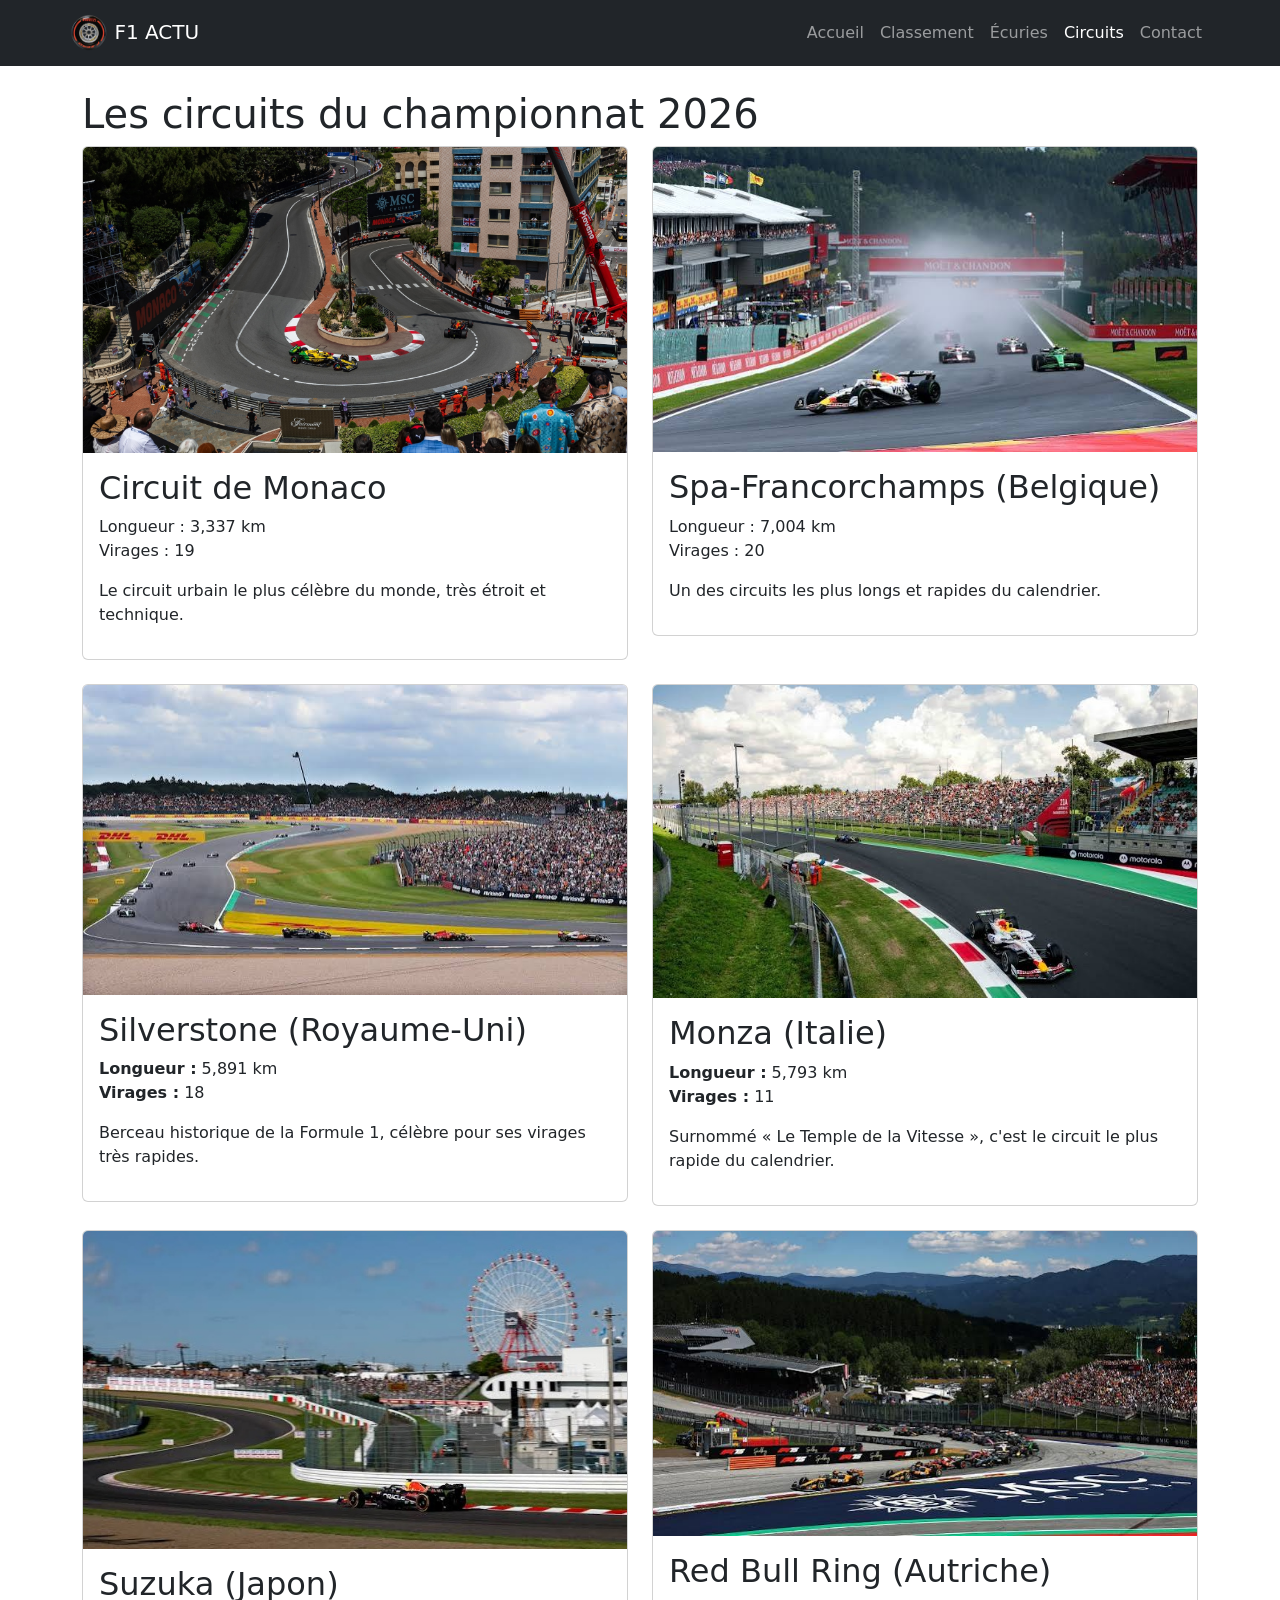
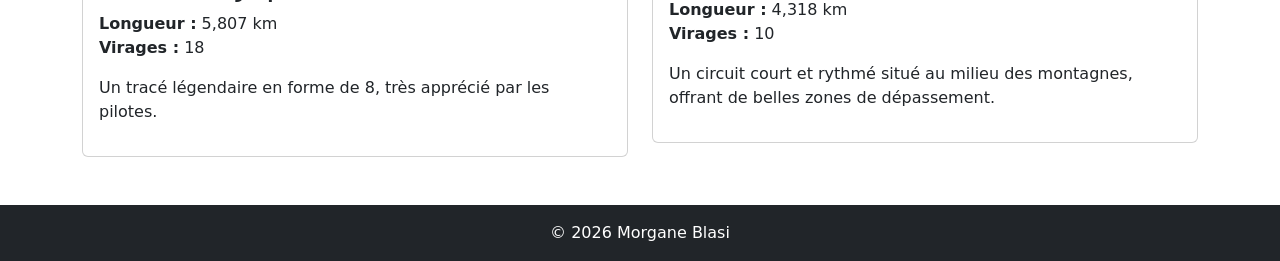
==== circuit.html @ c290fbb4 "Add files via upload" ====
<!DOCTYPE html>
<html lang="fr">

<head>
    <meta charset="UTF-8">
    <meta name="viewport" content="width=device-width, initial-scale=1.0">

    <title>Circuits | F1 Actu</title>
    <meta name="description"
        content="Explorez les circuits de Formule 1 : caractéristiques, tracés, nombre de virages et informations sur chaque Grand Prix.">
    <meta name="robots" content="index, follow">

    <link href="bootstrap/css/bootstrap.min.css" rel="stylesheet">
    <link href="css/style.css" rel="stylesheet">
</head>

<body>
     <header class="bg-dark">
      <nav class="navbar navbar-expand-lg navbar-dark container">
         <a class="navbar-brand" href="index.html">
            <img src="img/favicon.png" alt="Logo F1 Actu" height="40"> F1 ACTU</a>
            <button class="navbar-toggler" type="button" data-bs-toggle="collapse" data-bs-target="#menu">
                <span class="navbar-toggler-icon"></span>
            </button>
            <div class="collapse navbar-collapse" id="menu">
                <ul class="navbar-nav ms-auto">
                    <li class="nav-item">
                        <a class="nav-link" href="index.html">Accueil</a>
                    </li>
                    <li class="nav-item">
                        <a class="nav-link" href="classement.html">Classement</a>
                    </li>
                    <li class="nav-item">
                        <a class="nav-link" href="ecuries.html">Écuries</a>
                    </li>
                    <li class="nav-item">
                        <a class="nav-link active" href="circuit.html">Circuits</a>
                    </li>
                    <li class="nav-item">
                        <a class="nav-link " href="contact.html">Contact</a>
                    </li>
                </ul>
            </div>
        </nav>
    </header>

    <main class="container my-4">

        <h1>Les circuits du championnat 2026</h1>

        <div class="row">

            <div class="col-md-6 mb-4">
                <div class="card">
                    <img src="img/monaco.jpg" class="card-img-top" alt="Circuit de Monaco">
                    <div class="card-body">
                        <h2>Circuit de Monaco</h2>
                        <p>Longueur : 3,337 km<br>Virages : 19</p>
                        <p>Le circuit urbain le plus célèbre du monde, très étroit et technique.</p>
                    </div>
                </div>
            </div>

            <div class="col-md-6 mb-4">
                <div class="card">
                    <img src="img/spa.jpg" class="card-img-top" alt="Circuit de Spa-Francorchamps">
                    <div class="card-body">
                        <h2>Spa-Francorchamps (Belgique)</h2>
                        <p>Longueur : 7,004 km<br>Virages : 20</p>
                        <p>Un des circuits les plus longs et rapides du calendrier.
                        </p>
                    </div>
                </div>
            </div>
<div class="col-md-6 mb-4">
    <div class="card">
        <img src="img/silverstone.jpg" class="card-img-top" alt="Circuit de Silverstone, Grand Prix de Grande-Bretagne">
        <div class="card-body">
            <h2>Silverstone (Royaume-Uni)</h2>
            <p><strong>Longueur :</strong> 5,891 km<br><strong>Virages :</strong> 18</p>
            <p>Berceau historique de la Formule 1, célèbre pour ses virages très rapides.</p>
        </div>
    </div>
</div>

<div class="col-md-6 mb-4">
    <div class="card">
        <img src="img/monza.jpg" class="card-img-top" alt="Autodromo Nazionale di Monza, Grand Prix d'Italie">
        <div class="card-body">
            <h2>Monza (Italie)</h2>
            <p><strong>Longueur :</strong> 5,793 km<br><strong>Virages :</strong> 11</p>
            <p>Surnommé « Le Temple de la Vitesse », c'est le circuit le plus rapide du calendrier.</p>
        </div>
    </div>
</div>

<div class="col-md-6 mb-4">
    <div class="card">
        <img src="img/suzuka.jpg" class="card-img-top" alt="Circuit de Suzuka, Grand Prix du Japon">
        <div class="card-body">
            <h2>Suzuka (Japon)</h2>
            <p><strong>Longueur :</strong> 5,807 km<br><strong>Virages :</strong> 18</p>
            <p>Un tracé légendaire en forme de 8, très apprécié par les pilotes.</p>
        </div>
    </div>
</div>

<div class="col-md-6 mb-4">
    <div class="card">
        <img src="img/austria.jpg" class="card-img-top" alt="Red Bull Ring, Grand Prix d'Autriche">
        <div class="card-body">
            <h2>Red Bull Ring (Autriche)</h2>
            <p><strong>Longueur :</strong> 4,318 km<br><strong>Virages :</strong> 10</p>
            <p>Un circuit court et rythmé situé au milieu des montagnes, offrant de belles zones de dépassement.</p>
        </div>
    </div>
</div>








        </div>

    </main>

    <footer class="bg-dark text-white py-3">
        <div class="container text-center">
            <p class="mb-0">© 2026 Morgane Blasi</p>
        </div>
    </footer>

    <script src="https://cdn.jsdelivr.net/npm/bootstrap@5.3.3/dist/js/bootstrap.bundle.min.js"></script>
</body>

</html>
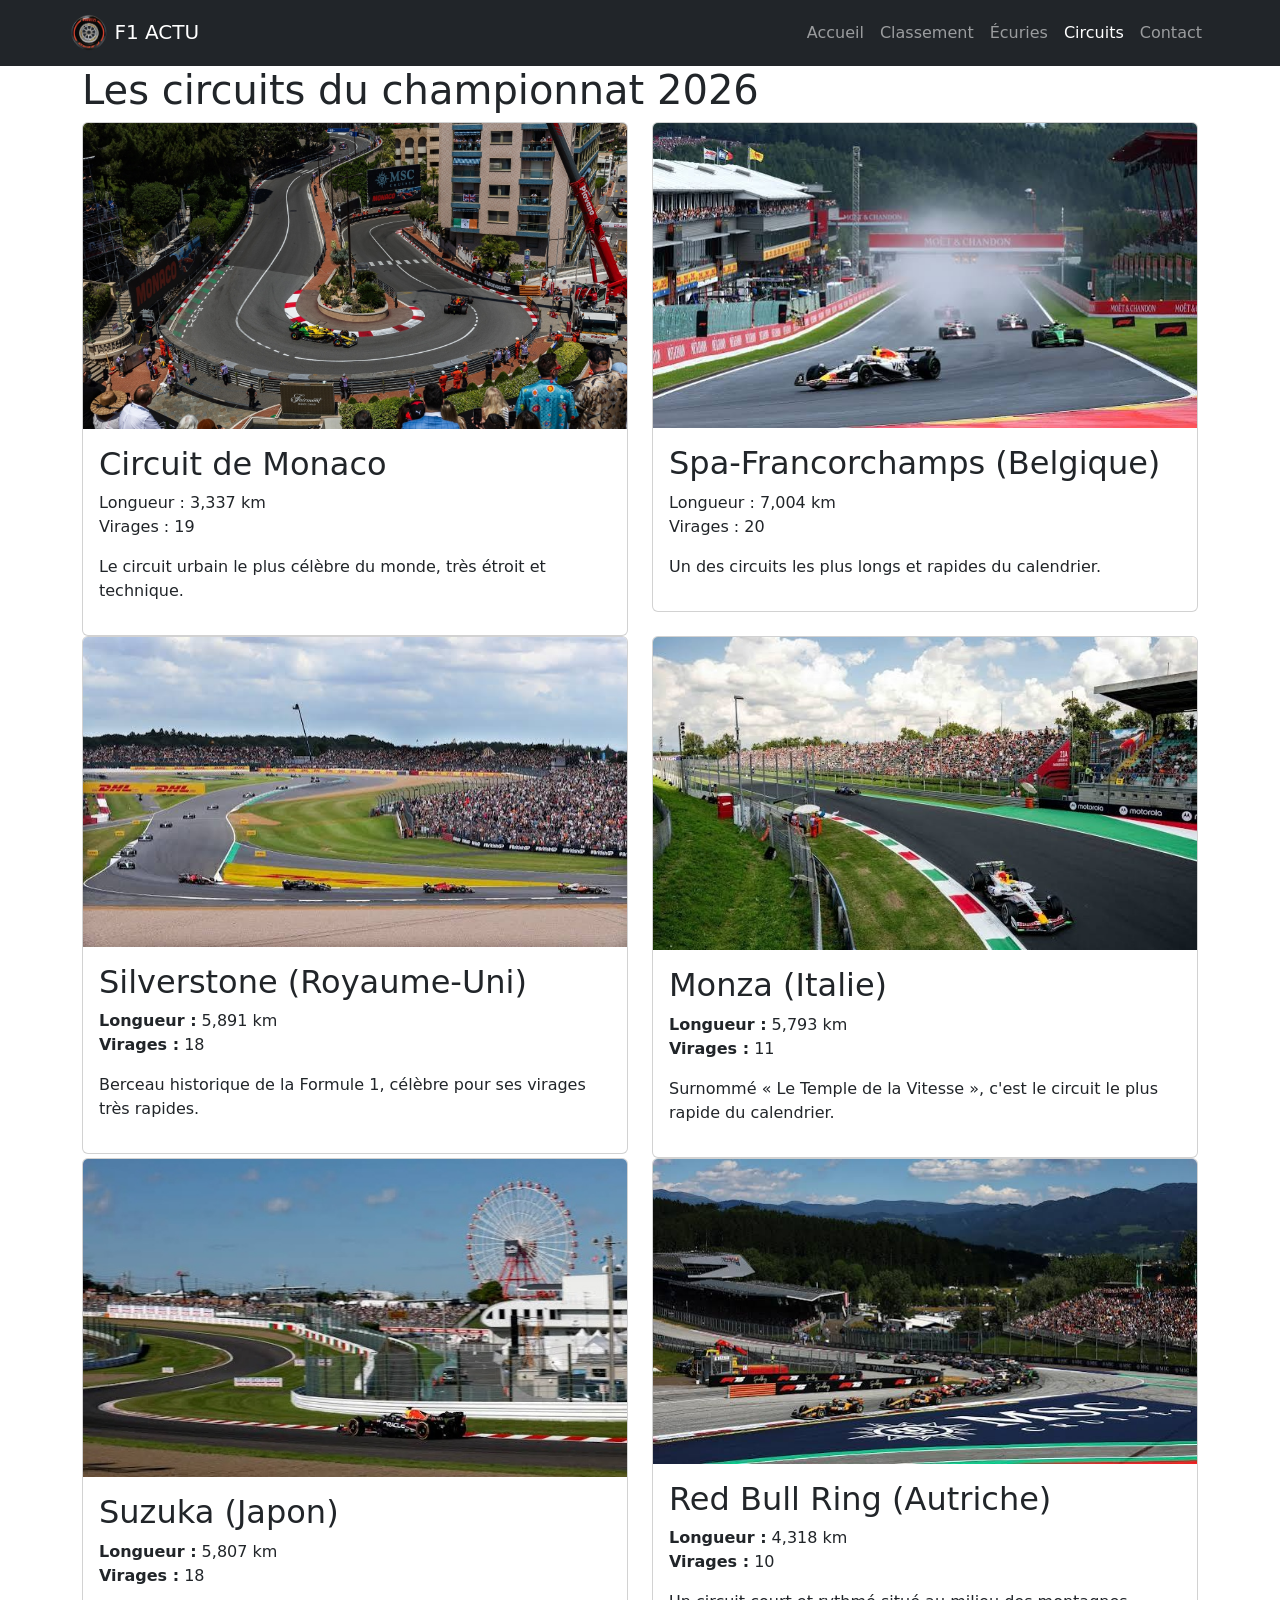
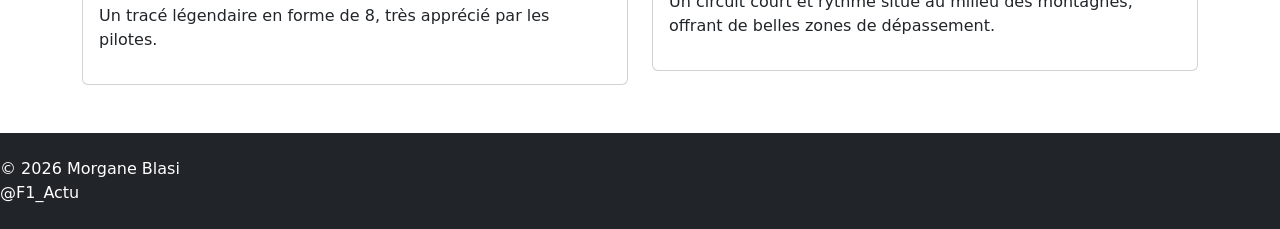
==== commit e422a9c7: "Add files via upload" ====
--- a/circuit.html
+++ b/circuit.html
@@ -15,10 +15,10 @@
 </head>
 
 <body>
-     <header class="bg-dark">
-      <nav class="navbar navbar-expand-lg navbar-dark container">
-         <a class="navbar-brand" href="index.html">
-            <img src="img/favicon.png" alt="Logo F1 Actu" height="40"> F1 ACTU</a>
+    <header class="bg-dark">
+        <nav class="navbar navbar-expand-lg navbar-dark container">
+            <a class="navbar-brand" href="index.html">
+                <img src="img/favicon.png" alt="Logo F1 Actu" height="40"> F1 ACTU</a>
             <button class="navbar-toggler" type="button" data-bs-toggle="collapse" data-bs-target="#menu">
                 <span class="navbar-toggler-icon"></span>
             </button>
@@ -44,13 +44,13 @@
         </nav>
     </header>
 
-    <main class="container my-4">
+    <main class="container">
 
         <h1>Les circuits du championnat 2026</h1>
 
         <div class="row">
 
-            <div class="col-md-6 mb-4">
+            <div class="col-md-6">
                 <div class="card">
                     <img src="img/monaco.jpg" class="card-img-top" alt="Circuit de Monaco">
                     <div class="card-body">
@@ -61,7 +61,7 @@
                 </div>
             </div>
 
-            <div class="col-md-6 mb-4">
+            <div class="col-md-6">
                 <div class="card">
                     <img src="img/spa.jpg" class="card-img-top" alt="Circuit de Spa-Francorchamps">
                     <div class="card-body">
@@ -72,66 +72,63 @@
                     </div>
                 </div>
             </div>
-<div class="col-md-6 mb-4">
-    <div class="card">
-        <img src="img/silverstone.jpg" class="card-img-top" alt="Circuit de Silverstone, Grand Prix de Grande-Bretagne">
-        <div class="card-body">
-            <h2>Silverstone (Royaume-Uni)</h2>
-            <p><strong>Longueur :</strong> 5,891 km<br><strong>Virages :</strong> 18</p>
-            <p>Berceau historique de la Formule 1, célèbre pour ses virages très rapides.</p>
-        </div>
-    </div>
-</div>
+            <div class="col-md-6">
+                <div class="card">
+                    <img src="img/silverstone.jpg" class="card-img-top"
+                        alt="Circuit de Silverstone, Grand Prix de Grande-Bretagne">
+                    <div class="card-body">
+                        <h2>Silverstone (Royaume-Uni)</h2>
+                        <p><strong>Longueur :</strong> 5,891 km<br><strong>Virages :</strong> 18</p>
+                        <p>Berceau historique de la Formule 1, célèbre pour ses virages très rapides.</p>
+                    </div>
+                </div>
+            </div>
 
-<div class="col-md-6 mb-4">
-    <div class="card">
-        <img src="img/monza.jpg" class="card-img-top" alt="Autodromo Nazionale di Monza, Grand Prix d'Italie">
-        <div class="card-body">
-            <h2>Monza (Italie)</h2>
-            <p><strong>Longueur :</strong> 5,793 km<br><strong>Virages :</strong> 11</p>
-            <p>Surnommé « Le Temple de la Vitesse », c'est le circuit le plus rapide du calendrier.</p>
-        </div>
-    </div>
-</div>
+            <div class="col-md-6">
+                <div class="card">
+                    <img src="img/monza.jpg" class="card-img-top"
+                        alt="Autodromo Nazionale di Monza, Grand Prix d'Italie">
+                    <div class="card-body">
+                        <h2>Monza (Italie)</h2>
+                        <p><strong>Longueur :</strong> 5,793 km<br><strong>Virages :</strong> 11</p>
+                        <p>Surnommé « Le Temple de la Vitesse », c'est le circuit le plus rapide du calendrier.</p>
+                    </div>
+                </div>
+            </div>
 
-<div class="col-md-6 mb-4">
-    <div class="card">
-        <img src="img/suzuka.jpg" class="card-img-top" alt="Circuit de Suzuka, Grand Prix du Japon">
-        <div class="card-body">
-            <h2>Suzuka (Japon)</h2>
-            <p><strong>Longueur :</strong> 5,807 km<br><strong>Virages :</strong> 18</p>
-            <p>Un tracé légendaire en forme de 8, très apprécié par les pilotes.</p>
-        </div>
-    </div>
-</div>
+            <div class="col-md-6">
+                <div class="card">
+                    <img src="img/suzuka.jpg" class="card-img-top" alt="Circuit de Suzuka, Grand Prix du Japon">
+                    <div class="card-body">
+                        <h2>Suzuka (Japon)</h2>
+                        <p><strong>Longueur :</strong> 5,807 km<br><strong>Virages :</strong> 18</p>
+                        <p>Un tracé légendaire en forme de 8, très apprécié par les pilotes.</p>
+                    </div>
+                </div>
+            </div>
 
-<div class="col-md-6 mb-4">
-    <div class="card">
-        <img src="img/austria.jpg" class="card-img-top" alt="Red Bull Ring, Grand Prix d'Autriche">
-        <div class="card-body">
-            <h2>Red Bull Ring (Autriche)</h2>
-            <p><strong>Longueur :</strong> 4,318 km<br><strong>Virages :</strong> 10</p>
-            <p>Un circuit court et rythmé situé au milieu des montagnes, offrant de belles zones de dépassement.</p>
-        </div>
-    </div>
-</div>
-
-
-
-
-
-
-
-
+            <div class="col-md-6">
+                <div class="card">
+                    <img src="img/austria.jpg" class="card-img-top" alt="Red Bull Ring, Grand Prix d'Autriche">
+                    <div class="card-body">
+                        <h2>Red Bull Ring (Autriche)</h2>
+                        <p><strong>Longueur :</strong> 4,318 km<br><strong>Virages :</strong> 10</p>
+                        <p>Un circuit court et rythmé situé au milieu des montagnes, offrant de belles zones de
+                            dépassement.</p>
+                    </div>
+                </div>
+            </div>
         </div>
 
     </main>
 
-    <footer class="bg-dark text-white py-3">
-        <div class="container text-center">
-            <p class="mb-0">© 2026 Morgane Blasi</p>
-        </div>
-    </footer>
+    <footer class="bg-dark text-white py-4 mt-5">
+      <div class="footer">
+         <div>© 2026 Morgane Blasi</div>
+         <div>@F1_Actu</div>
+      </div>
+   </footer>
+
 
     <script src="https://cdn.jsdelivr.net/npm/bootstrap@5.3.3/dist/js/bootstrap.bundle.min.js"></script>
 </body>
